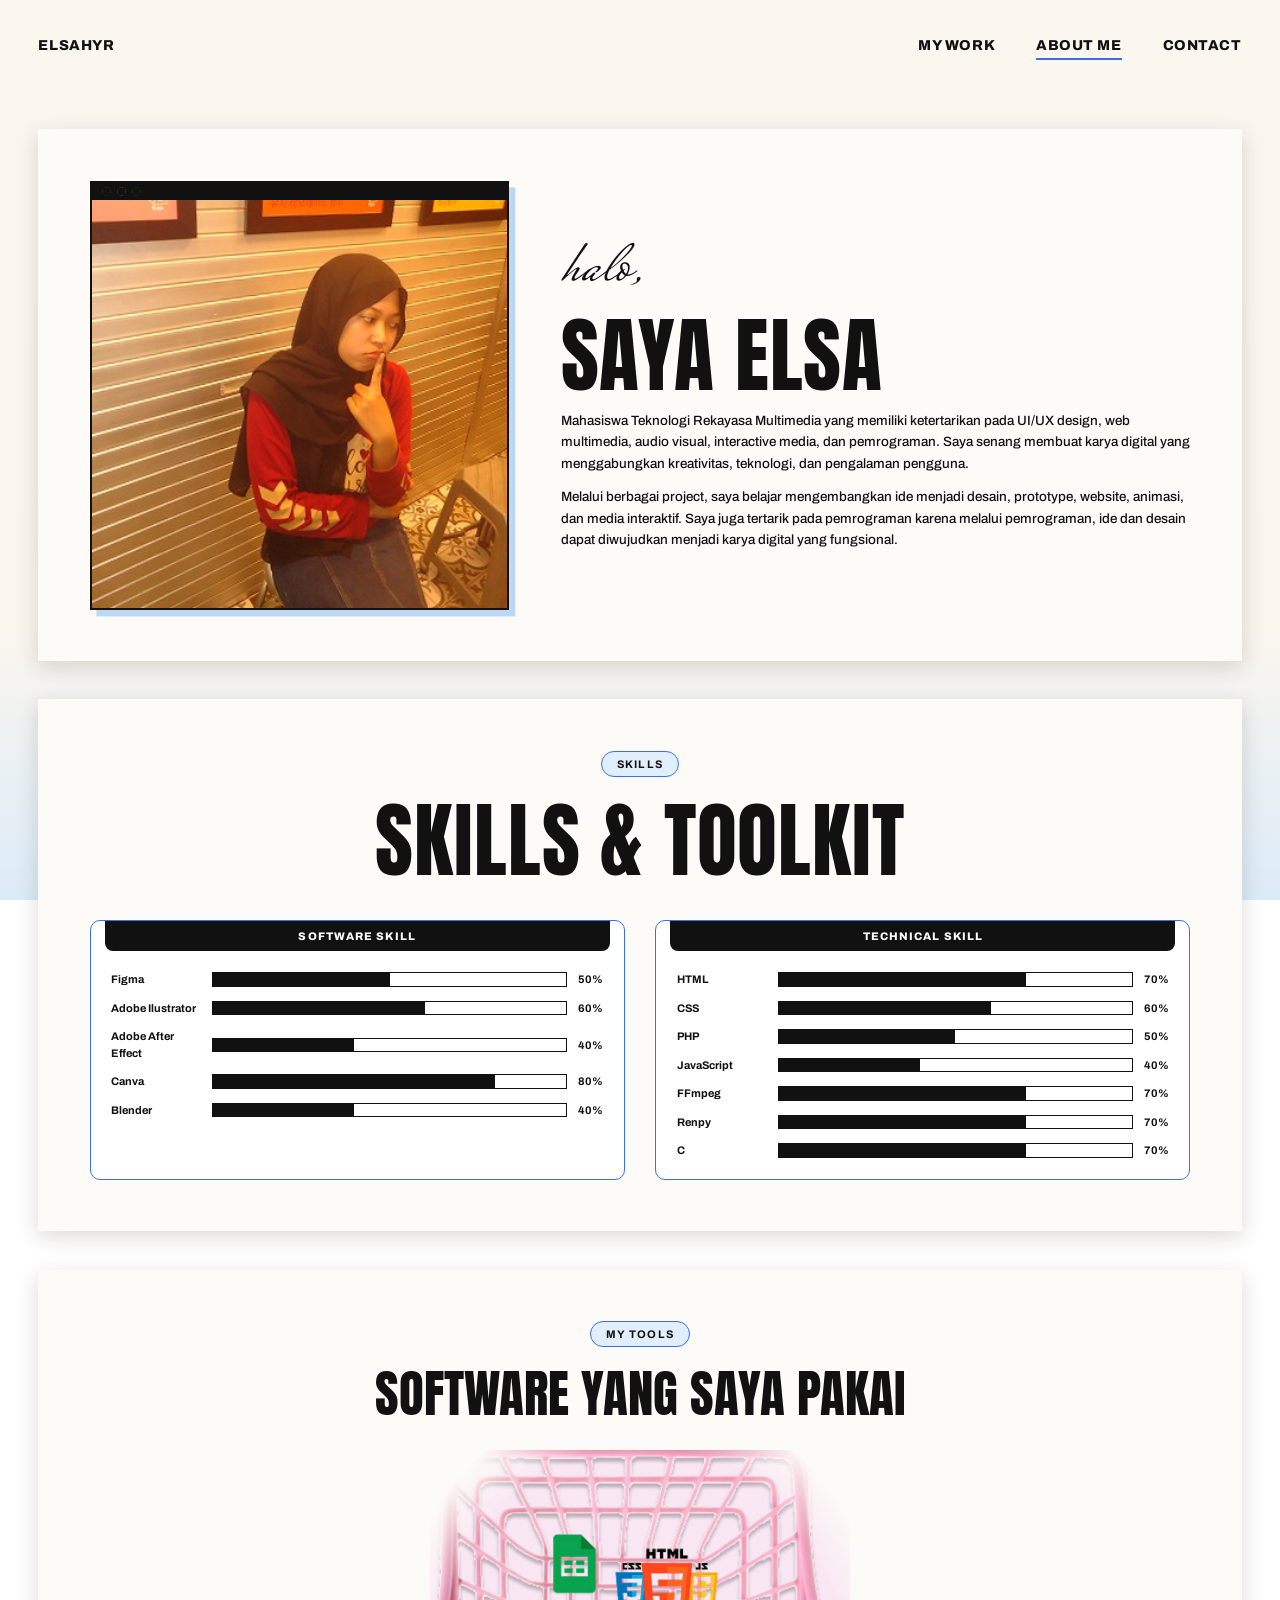
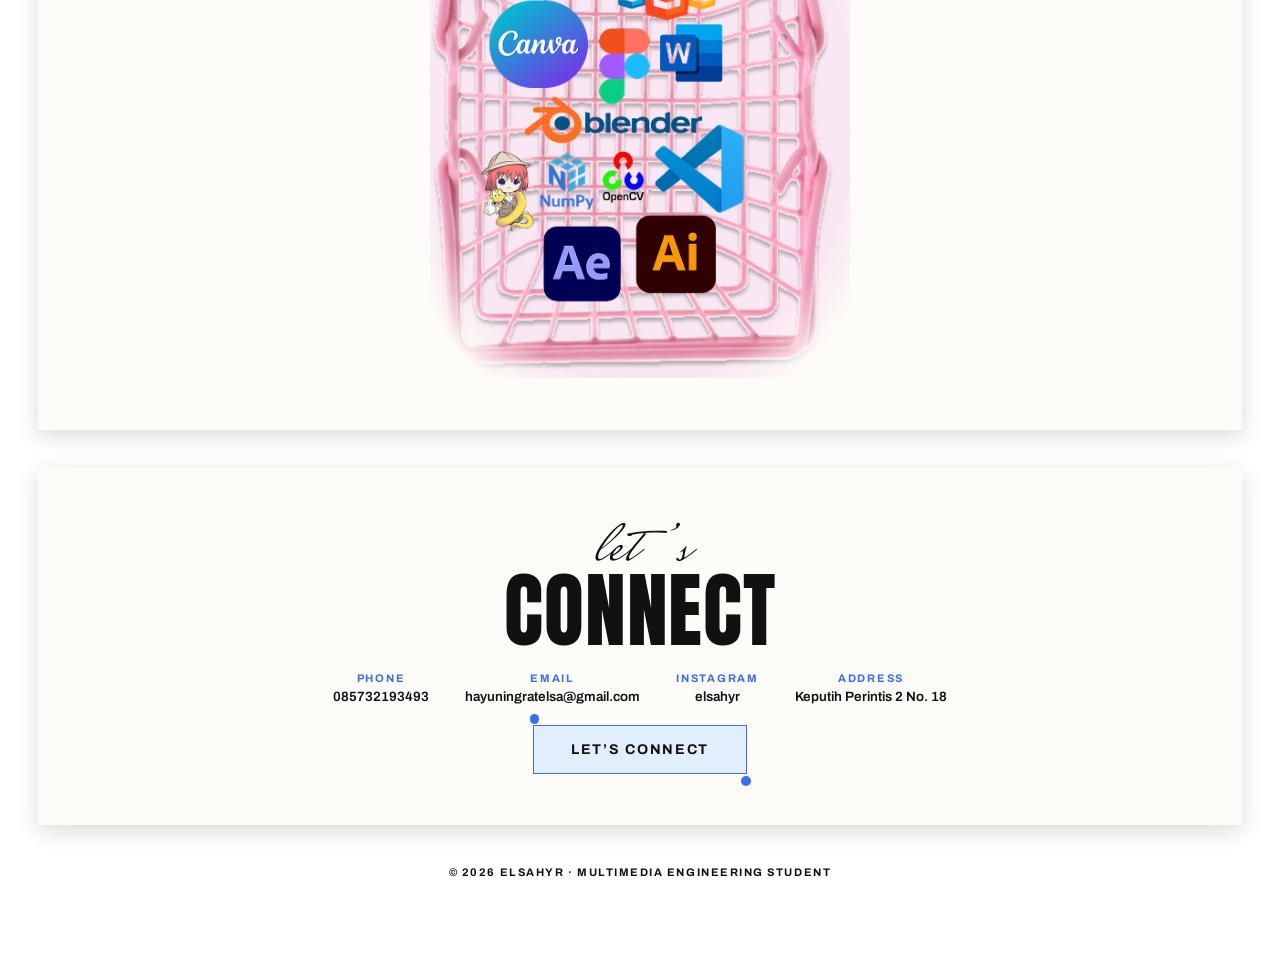
==== about.html @ 7fb34f81 "first commit" ====
<!DOCTYPE html>
<html lang="id">
<head>
<meta charset="UTF-8">
<meta name="viewport" content="width=device-width, initial-scale=1">
<title>About Me — Elsa</title>
<link rel="preconnect" href="https://fonts.googleapis.com">
<link rel="preconnect" href="https://fonts.gstatic.com" crossorigin>
<link href="https://fonts.googleapis.com/css2?family=Anton&family=Archivo:wght@400;500;600;700;800&family=Mrs+Saint+Delafield&display=swap" rel="stylesheet">
<link rel="stylesheet" href="css/style.css">
<script>document.documentElement.classList.add("js")</script>
</head>
<body>
<div class="wrap">
<div class="page">
<div class="sheet" style="padding-bottom:0;background:none;box-shadow:none;padding:0">
  <header class="nav">
    <a class="brand" href="index.html">ELSAHYR</a>
    <button class="nav-toggle" aria-label="Buka menu" aria-expanded="false"><span></span></button>
    <nav id="menu">
      <a href="projects.html">My Work</a>
      <a href="about.html" class="active">About Me</a>
      <a href="about.html#contact">Contact</a>
    </nav>
  </header>
</div>

<section class="sheet intro reveal">
  <div class="window"><div class="bar"><i></i><i></i><i></i></div><img src="assets/img/ui/about-photo.jpg" alt="Foto Elsa"></div>
  <div>
    <span class="script">halo,</span>
    <h1 class="h-xl">SAYA ELSA</h1>
    <p class="copy" style="margin-top:1em">Mahasiswa Teknologi Rekayasa Multimedia yang memiliki ketertarikan pada UI/UX design, web multimedia, audio visual, interactive media, dan pemrograman. Saya senang membuat karya digital yang menggabungkan kreativitas, teknologi, dan pengalaman pengguna.</p>
    <p class="copy">Melalui berbagai project, saya belajar mengembangkan ide menjadi desain, prototype, website, animasi, dan media interaktif. Saya juga tertarik pada pemrograman karena melalui pemrograman, ide dan desain dapat diwujudkan menjadi karya digital yang fungsional.</p>
  </div>
</section>
<section class="sheet reveal">
  <div class="sec-title"><span class="pill">Skills</span><h2 class="h-xl" style="margin-top:.3em">SKILLS &amp; TOOLKIT</h2></div>
  <div class="charts">
    <div class="chart"><h3>Software skill</h3><div class="rows"><div class="bar"><b>Figma</b><i style="--v:50%"></i><span>50%</span></div><div class="bar"><b>Adobe Ilustrator</b><i style="--v:60%"></i><span>60%</span></div><div class="bar"><b>Adobe After Effect</b><i style="--v:40%"></i><span>40%</span></div><div class="bar"><b>Canva</b><i style="--v:80%"></i><span>80%</span></div><div class="bar"><b>Blender</b><i style="--v:40%"></i><span>40%</span></div></div></div>
    <div class="chart"><h3>Technical skill</h3><div class="rows"><div class="bar"><b>HTML</b><i style="--v:70%"></i><span>70%</span></div><div class="bar"><b>CSS</b><i style="--v:60%"></i><span>60%</span></div><div class="bar"><b>PHP</b><i style="--v:50%"></i><span>50%</span></div><div class="bar"><b>JavaScript</b><i style="--v:40%"></i><span>40%</span></div><div class="bar"><b>FFmpeg</b><i style="--v:70%"></i><span>70%</span></div><div class="bar"><b>Renpy</b><i style="--v:70%"></i><span>70%</span></div><div class="bar"><b>C</b><i style="--v:70%"></i><span>70%</span></div></div></div>
  </div>
</section>
<section class="sheet toolbox reveal" style="text-align:center"><span class="pill">My tools</span><h2 class="h-lg" style="margin:.4em 0 .6em">SOFTWARE YANG SAYA PAKAI</h2><img src="assets/img/ui/basket.png" alt="Google Sheets, HTML/CSS/JS, Canva, Figma, Word, Blender, Ren'Py, NumPy, OpenCV, VS Code, After Effects, Illustrator"></section>
<section class="sheet contact reveal" id="contact">
  <span class="script" style="font-size:clamp(40px,5vw,76px)">let’s</span>
  <h2 class="h-xl" style="margin-top:-.15em">CONNECT</h2>
  <ul>
    <li><b>Phone</b><a href="tel:+6285732193493">085732193493</a></li>
    <li><b>Email</b><a href="mailto:hayuningratelsa@gmail.com">hayuningratelsa@gmail.com</a></li>
    <li><b>Instagram</b><a href="https://www.instagram.com/elsahyr" target="_blank" rel="noopener">elsahyr</a></li>
    <li><b>Address</b><span>Keputih Perintis 2 No. 18</span></li>
  </ul>
  <a class="btn-pin" href="mailto:hayuningratelsa@gmail.com">Let’s Connect</a>
</section>

<footer>© 2026 elsahyr · Multimedia Engineering Student</footer>
</div></div>
<script src="js/main.js"></script>
</body>
</html>
---- css/style.css ----
/* =====================================================
   PORTOFOLIO ELSAHYR — style.css (gaya editorial krem + hitam + biru)
   ===================================================== */
:root {
  --bg: #faf6ee;
  --card: #fdfbf7;
  --ink: #111111;
  --blue: #3b6df0;
  --sky: #bcd8f4;
  --sky-soft: #e1eefb;
  --f-head: "Anton", "Bebas Neue", Impact, "Arial Narrow", sans-serif;
  --f-body: "Archivo", "Montserrat", sans-serif;
  --f-script: "Mrs Saint Delafield", "Dancing Script", cursive;
  --pad: clamp(16px, 4vw, 64px);
  --t-body: clamp(13px, 1.05vw, 16px);
  --t-small: clamp(11px, .82vw, 13px);
  --shadow: 0 .5vw 1.6vw rgba(40, 30, 10, .16);
}
* { box-sizing: border-box; margin: 0; padding: 0; }
html { scroll-behavior: smooth; }
body { font-family: var(--f-body); color: var(--ink); line-height: 1.5; overflow-x: hidden;
  background: linear-gradient(#fbf7ef 0, #faf6ee 70%, #dcebf8 100%) fixed; }
img { max-width: 100%; display: block; }
a { color: inherit; text-decoration: none; }
ul { list-style: none; }
.js .reveal { opacity: 0; transform: translateY(22px); transition: opacity .7s ease, transform .7s ease; }
.js .reveal.in { opacity: 1; transform: none; }

/* ---------- tata letak ---------- */
.wrap { width: min(1240px, 94vw); margin: 0 auto; }
.page { display: grid; gap: clamp(18px, 3vw, 44px); padding: clamp(14px, 2.4vw, 34px) 0 clamp(30px, 5vw, 70px); }
.sheet { background: var(--card); box-shadow: var(--shadow); padding: var(--pad); position: relative; }
.copy { font-size: var(--t-body); line-height: 1.6; font-weight: 500; }
.copy + .copy { margin-top: .9em; }
.h-xl { font-family: var(--f-head); font-weight: 400; text-transform: uppercase; line-height: .98; letter-spacing: .01em; font-size: clamp(40px, 6.4vw, 92px); }
.h-lg { font-family: var(--f-head); font-weight: 400; text-transform: uppercase; line-height: 1; font-size: clamp(30px, 4vw, 58px); }
.script { font-family: var(--f-script); font-weight: 400; line-height: 1; }
.pill { display: inline-block; background: var(--sky-soft); border: 1.5px solid var(--blue); border-radius: 99px; padding: .35em 1.3em; font-weight: 700; font-size: var(--t-small); letter-spacing: .12em; text-transform: uppercase; }

/* tombol dengan "pin" biru */
.btn-pin { position: relative; display: inline-block; background: var(--sky-soft); border: 1.5px solid var(--blue); padding: .9em 2.6em; font-weight: 700; letter-spacing: .12em; text-transform: uppercase; font-size: clamp(12px, 1.1vw, 17px); transition: background .2s, transform .2s; }
.btn-pin::before, .btn-pin::after { content: ""; position: absolute; width: .7em; height: .7em; border-radius: 50%; background: var(--blue); }
.btn-pin::before { left: -.35em; top: -.9em; } .btn-pin::after { right: -.35em; bottom: -.9em; }
.btn-pin:hover { background: var(--sky); transform: translateY(-2px); }
.btn { display: inline-block; background: var(--ink); color: #fff; border-radius: 99px; padding: .8em 1.8em; font-weight: 700; font-size: var(--t-small); letter-spacing: .12em; text-transform: uppercase; transition: transform .2s, background .2s; }
.btn:hover { background: var(--blue); transform: translateY(-2px); }
.btn.line { background: transparent; color: var(--ink); border: 1.5px solid var(--ink); } .btn.line:hover { background: var(--ink); color: #fff; }

/* ---------- navbar ---------- */
.nav { display: flex; align-items: center; justify-content: space-between; gap: 20px; padding-bottom: clamp(16px, 2.4vw, 34px); font-weight: 800; letter-spacing: .04em; text-transform: uppercase; font-size: clamp(12px, 1.12vw, 17px); position: relative; z-index: 5; }
.nav nav { display: flex; gap: clamp(18px, 3.2vw, 52px); }
.nav nav a { position: relative; padding: 4px 0; }
.nav nav a::after { content: ""; position: absolute; left: 0; bottom: 0; height: 2px; width: 0; background: var(--blue); transition: width .25s; }
.nav nav a:hover::after, .nav nav a.active::after { width: 100%; }
.nav-toggle { display: none; background: none; border: 0; width: 40px; height: 40px; cursor: pointer; position: relative; }
.nav-toggle span, .nav-toggle span::before, .nav-toggle span::after { content: ""; position: absolute; left: 7px; right: 7px; height: 3px; background: #000; border-radius: 2px; }
.nav-toggle span { top: 18px; } .nav-toggle span::before { top: -8px; left: 0; right: 0; } .nav-toggle span::after { top: 8px; left: 0; right: 0; }

/* ---------- hero ---------- */
.hero { display: grid; grid-template-columns: minmax(0, 1.15fr) minmax(0, .85fr); gap: 2vw; align-items: center; min-height: clamp(360px, 36vw, 520px); }
.hero .title { position: relative; margin-top: clamp(10px, 2vw, 26px); }
.hero .title .script { position: absolute; left: .4%; top: -.6em; font-size: clamp(56px, 8.4vw, 124px); transform: rotate(-4deg); z-index: 2; }
.hero .title .h-xl { font-size: clamp(50px, 8.2vw, 128px); line-height: .9; letter-spacing: -.005em; padding-top: .35em; }
.hero p.copy { max-width: 36ch; margin: clamp(14px, 2vw, 28px) 0 clamp(22px, 3vw, 40px); font-size: clamp(13px, 1.3vw, 20px); }
.social { display: flex; gap: clamp(16px, 2.4vw, 34px); margin-top: clamp(22px, 3vw, 44px); }
.social svg { width: clamp(24px, 2.4vw, 36px); height: clamp(24px, 2.4vw, 36px); fill: #000; transition: fill .2s, transform .2s; }
.social a:hover svg { fill: var(--blue); transform: translateY(-3px); }

.stage { position: relative; aspect-ratio: 1 / 1; max-width: 460px; justify-self: center; width: 100%; }
.stage .block { position: absolute; left: 12%; top: 8%; width: 74%; height: 80%; background: var(--sky); }
.stage .me { position: absolute; left: 16%; top: 6%; width: 66%; aspect-ratio: .86; object-fit: cover; box-shadow: .6vw .6vw 0 rgba(0, 0, 0, .12); transition: transform .4s; }
.stage:hover .me { transform: scale(1.02) rotate(-1deg); }
.stage .label { position: absolute; left: 38%; bottom: -2%; font-weight: 800; letter-spacing: .05em; text-transform: uppercase; font-size: clamp(12px, 1.2vw, 18px); display: flex; align-items: flex-end; gap: .3em; white-space: nowrap; }
.stage .label svg { width: 2.2em; height: 2.2em; margin-bottom: -.8em; }
.folder { position: absolute; width: 17%; display: block; text-align: center; font-size: clamp(7px, .72vw, 11px); font-weight: 600; transition: transform .25s; z-index: 3; }
.folder:hover { transform: translateY(-5px) rotate(-3deg); }
.folder i { display: block; aspect-ratio: 1.25; background: var(--c); border-radius: 6px; position: relative; box-shadow: 0 .3vw .8vw rgba(0, 0, 0, .12); }
.folder i::before { content: ""; position: absolute; left: 0; top: -12%; width: 42%; height: 18%; background: var(--c); border-radius: 6px 6px 0 0; }
.folder span { display: block; margin-top: .3em; }
.f1 { --c: #ff9fc4; left: 0; top: 1%; } .f2 { --c: #ff9a56; right: -1%; top: 8%; }
.f3 { --c: #8fb8ff; left: -3%; top: 44%; } .f4 { --c: #cdf06b; right: 0; top: 55%; }

/* ---------- Hi, I'm ---------- */
.intro { display: grid; grid-template-columns: .8fr 1.2fr; gap: clamp(18px, 4vw, 56px); align-items: center; }
.window { border: 2px solid #111; background: #fff; box-shadow: .5vw .5vw 0 var(--sky); }
.window .bar { background: #111; height: 1.6em; display: flex; gap: 6px; align-items: center; padding: 0 10px; }
.window .bar i { width: 9px; height: 9px; border-radius: 50%; background: #ff5f57; } .window .bar i:nth-child(2) { background: #febc2e; } .window .bar i:nth-child(3) { background: #28c840; }
.window img { width: 100%; aspect-ratio: 1.02; object-fit: cover; }
.intro .script { font-size: clamp(38px, 5vw, 76px); margin-bottom: .2em; display: block; }
.chipbar { background: #111; color: #fff; display: flex; flex-wrap: wrap; gap: 6px 18px; align-items: center; padding: .9em 1.2em; margin-top: clamp(16px, 2vw, 28px); font-weight: 700; font-size: var(--t-small); letter-spacing: .1em; text-transform: uppercase; }
.chipbar b { color: var(--sky); }

/* ---------- My Work Includes ---------- */
.sec-title { text-align: center; margin-bottom: clamp(18px, 3vw, 44px); }
.work { display: grid; grid-template-columns: repeat(3, 1fr); gap: clamp(14px, 2.4vw, 34px) clamp(14px, 2.4vw, 34px); }
.wcard { display: block; transition: transform .3s; }
.wcard:hover { transform: translateY(-6px); }
.wcard .im { border: 1.5px solid #111; background: #fff; aspect-ratio: 4 / 3.1; overflow: hidden; box-shadow: .35vw .35vw 0 var(--sky); }
.wcard .im img { width: 100%; height: 100%; object-fit: cover; transition: transform .5s; }
.wcard:hover .im img { transform: scale(1.06); }
.wcard h3 { font-weight: 800; font-size: var(--t-small); letter-spacing: .1em; text-transform: uppercase; margin-top: 1em; }
.wcard p { font-size: calc(var(--t-small) + .5px); color: #333; margin-top: .3em; line-height: 1.45; }
.work.big .wcard .im { aspect-ratio: 4 / 3.4; }
.filters { display: flex; flex-wrap: wrap; justify-content: center; gap: 10px; margin-bottom: clamp(18px, 3vw, 40px); }
.chip { background: transparent; border: 1.5px solid #111; border-radius: 99px; padding: .5em 1.3em; font: 700 var(--t-small) var(--f-body); letter-spacing: .12em; text-transform: uppercase; cursor: pointer; transition: all .2s; color: #111; }
.chip:hover, .chip.on { background: var(--sky); border-color: var(--blue); }
.wcard.hide { display: none; }

/* ---------- Case study (fitur) ---------- */
.case { display: grid; grid-template-columns: 1fr 1fr; gap: clamp(18px, 3.6vw, 52px); align-items: start; }
.case .grid3 { display: grid; grid-template-columns: repeat(3, 1fr); gap: 6px; }
.case .grid3 img { width: 100%; aspect-ratio: .62; object-fit: cover; box-shadow: .25vw .25vw 0 rgba(0, 0, 0, .15); }
.case .head { position: relative; margin: clamp(40px, 4.4vw, 66px) 0 .5em; }
.case .head .script { position: absolute; left: 0; top: -.6em; font-size: clamp(34px, 4.4vw, 64px); }
.case .head .h-xl { padding-top: .35em; font-size: clamp(40px, 5.4vw, 80px); }
.case h4 { font-weight: 800; letter-spacing: .08em; text-transform: uppercase; font-size: var(--t-small); text-align: right; margin: 1.2em 0 .3em; }
.case .copy { text-align: right; font-size: calc(var(--t-small) + 1px); }
.steps { display: grid; grid-template-columns: repeat(4, 1fr); gap: 8px; margin: 1.2em 0; }
.steps li { border: 1.5px solid #111; text-align: center; padding: .7em .2em; font-weight: 700; font-size: calc(var(--t-small) - 1px); letter-spacing: .08em; text-transform: uppercase; background: #fff; }
.steps li svg { width: 1.8em; height: 1.8em; margin: 0 auto .3em; fill: #111; }
.pills { display: flex; gap: 10px; justify-content: flex-end; margin-top: .8em; flex-wrap: wrap; }

/* ---------- Skills (grafik) ---------- */
.charts { display: grid; grid-template-columns: 1fr 1fr; gap: clamp(14px, 2.4vw, 34px); }
.chart { border: 1.5px solid var(--blue); border-radius: 10px; background: #fff; overflow: hidden; }
.chart h3 { background: #111; color: #fff; font-weight: 800; letter-spacing: .1em; text-transform: uppercase; font-size: var(--t-small); text-align: center; padding: .6em; margin: 0 14px; border-radius: 0 0 8px 8px; }
.chart .rows { padding: clamp(12px, 1.6vw, 22px); display: grid; gap: .75em; }
.bar { display: grid; grid-template-columns: 8.5em 1fr 2.6em; align-items: center; gap: .7em; font-size: var(--t-small); font-weight: 700; }
.bar i { height: 1.3em; border: 1.5px solid #111; background: #fff; display: block; }
.bar i::after { content: ""; display: block; height: 100%; width: var(--v); background: #111; transform-origin: left; transform: scaleX(0); transition: transform 1s .15s cubic-bezier(.2, .7, .2, 1); }
.in .bar i::after { transform: scaleX(1); }
.bar span { text-align: right; }

/* ---------- Kontak ---------- */
.contact { text-align: center; }
.contact ul { display: flex; flex-wrap: wrap; justify-content: center; gap: 10px 36px; margin: 1.4em 0; font-weight: 600; font-size: var(--t-body); }
.contact li b { display: block; font-size: var(--t-small); letter-spacing: .16em; text-transform: uppercase; color: var(--blue); }
.contact a:hover { color: var(--blue); }

footer { text-align: center; padding: 0 0 28px; font-size: var(--t-small); font-weight: 700; letter-spacing: .14em; text-transform: uppercase; }

/* ---------- Detail project ---------- */
.d-hero { display: grid; grid-template-columns: 1.1fr .9fr; gap: clamp(18px, 3.4vw, 50px); align-items: center; }
.d-hero .head { position: relative; margin: clamp(40px, 4.6vw, 70px) 0 .6em; }
.d-hero .head .script { position: absolute; left: 0; top: -.55em; font-size: clamp(38px, 5vw, 76px); z-index: 2; }
.d-hero .head .h-xl { padding-top: .32em; font-size: clamp(44px, 7vw, 108px); }
.d-hero .cover { background: var(--sky); padding: clamp(8px, 1.4vw, 20px); box-shadow: var(--shadow); }
.d-hero .cover img { width: 100%; aspect-ratio: 1.05; object-fit: cover; }
.metas { display: grid; grid-template-columns: repeat(4, 1fr); gap: 8px; margin-top: 1.4em; }
.metas li { border: 1.5px solid #111; background: #fff; text-align: center; padding: .8em .4em; font-weight: 700; font-size: calc(var(--t-small) - .5px); letter-spacing: .05em; text-transform: uppercase; }
.metas svg { width: 1.9em; height: 1.9em; margin: 0 auto .35em; fill: #111; }
.two { display: grid; grid-template-columns: 1fr 1fr; gap: clamp(18px, 3vw, 44px); }
.two h2 { margin-bottom: .45em; }
.tools-row { display: flex; align-items: center; gap: 2vw; flex-wrap: wrap; margin-bottom: 1.1em; }
.tools-row img { max-height: clamp(54px, 7vw, 96px); width: auto; }
.tools-row .bold { font-weight: 800; font-size: var(--t-body); }
.shots { display: grid; grid-template-columns: 1fr 1fr; gap: clamp(14px, 2.4vw, 32px); }
.shot.full { grid-column: 1 / -1; }
.shot img { width: 100%; border: 1.5px solid #111; box-shadow: .35vw .35vw 0 var(--sky); cursor: zoom-in; background: #fff; transition: transform .3s; }
.shot img:hover { transform: translateY(-4px); }
.shot figcaption { margin-top: .9em; text-align: center; font-weight: 800; font-size: var(--t-small); letter-spacing: .1em; text-transform: uppercase; }
.phones { display: grid; grid-template-columns: repeat(4, 1fr); gap: clamp(10px, 1.8vw, 24px); margin-top: clamp(16px, 2.4vw, 32px); }
.phones img { width: 100%; border: 1.5px solid #111; box-shadow: .3vw .3vw 0 var(--sky); cursor: zoom-in; background: #fff; transition: transform .3s; }
.phones img:hover { transform: translateY(-4px); }
.pager { display: flex; justify-content: space-between; gap: 10px; flex-wrap: wrap; align-items: center; }
.lightbox { position: fixed; inset: 0; background: rgba(0, 0, 0, .86); z-index: 100; display: none; align-items: center; justify-content: center; padding: 3vw; cursor: zoom-out; }
.lightbox.open { display: flex; }
.lightbox img { max-width: 100%; max-height: 100%; }
.toolbox img { width: min(100%, 420px); margin: 0 auto; -webkit-mask-image: radial-gradient(ellipse at center, #000 72%, transparent 88%); mask-image: radial-gradient(ellipse at center, #000 72%, transparent 88%); }

/* ---------- responsif ---------- */
@media (max-width: 900px) {
  .nav-toggle { display: block; }
  .nav nav { position: absolute; top: 100%; left: 0; right: 0; background: var(--card); box-shadow: var(--shadow); flex-direction: column; gap: 0; max-height: 0; overflow: hidden; transition: max-height .3s; }
  .nav nav.open { max-height: 260px; }
  .nav nav a { padding: 15px 20px; border-bottom: 1px solid #eee; }
  .nav nav a::after { display: none; }
  .hero, .intro, .case, .d-hero, .two, .charts { grid-template-columns: 1fr; }
  .work { grid-template-columns: 1fr 1fr; }
  .phones { grid-template-columns: repeat(2, 1fr); }
  .stage { max-width: 380px; margin-top: 10px; }
  .metas { grid-template-columns: repeat(2, 1fr); }
  .case h4, .case .copy { text-align: left; } .pills { justify-content: flex-start; }
}
@media (max-width: 560px) {
  .work, .shots { grid-template-columns: 1fr; }
  .bar { grid-template-columns: 7em 1fr 2.4em; }
  .steps { grid-template-columns: repeat(2, 1fr); }
  .case .head .script { font-size: 38px; }
}

.metas svg, .steps li svg { display: block; }
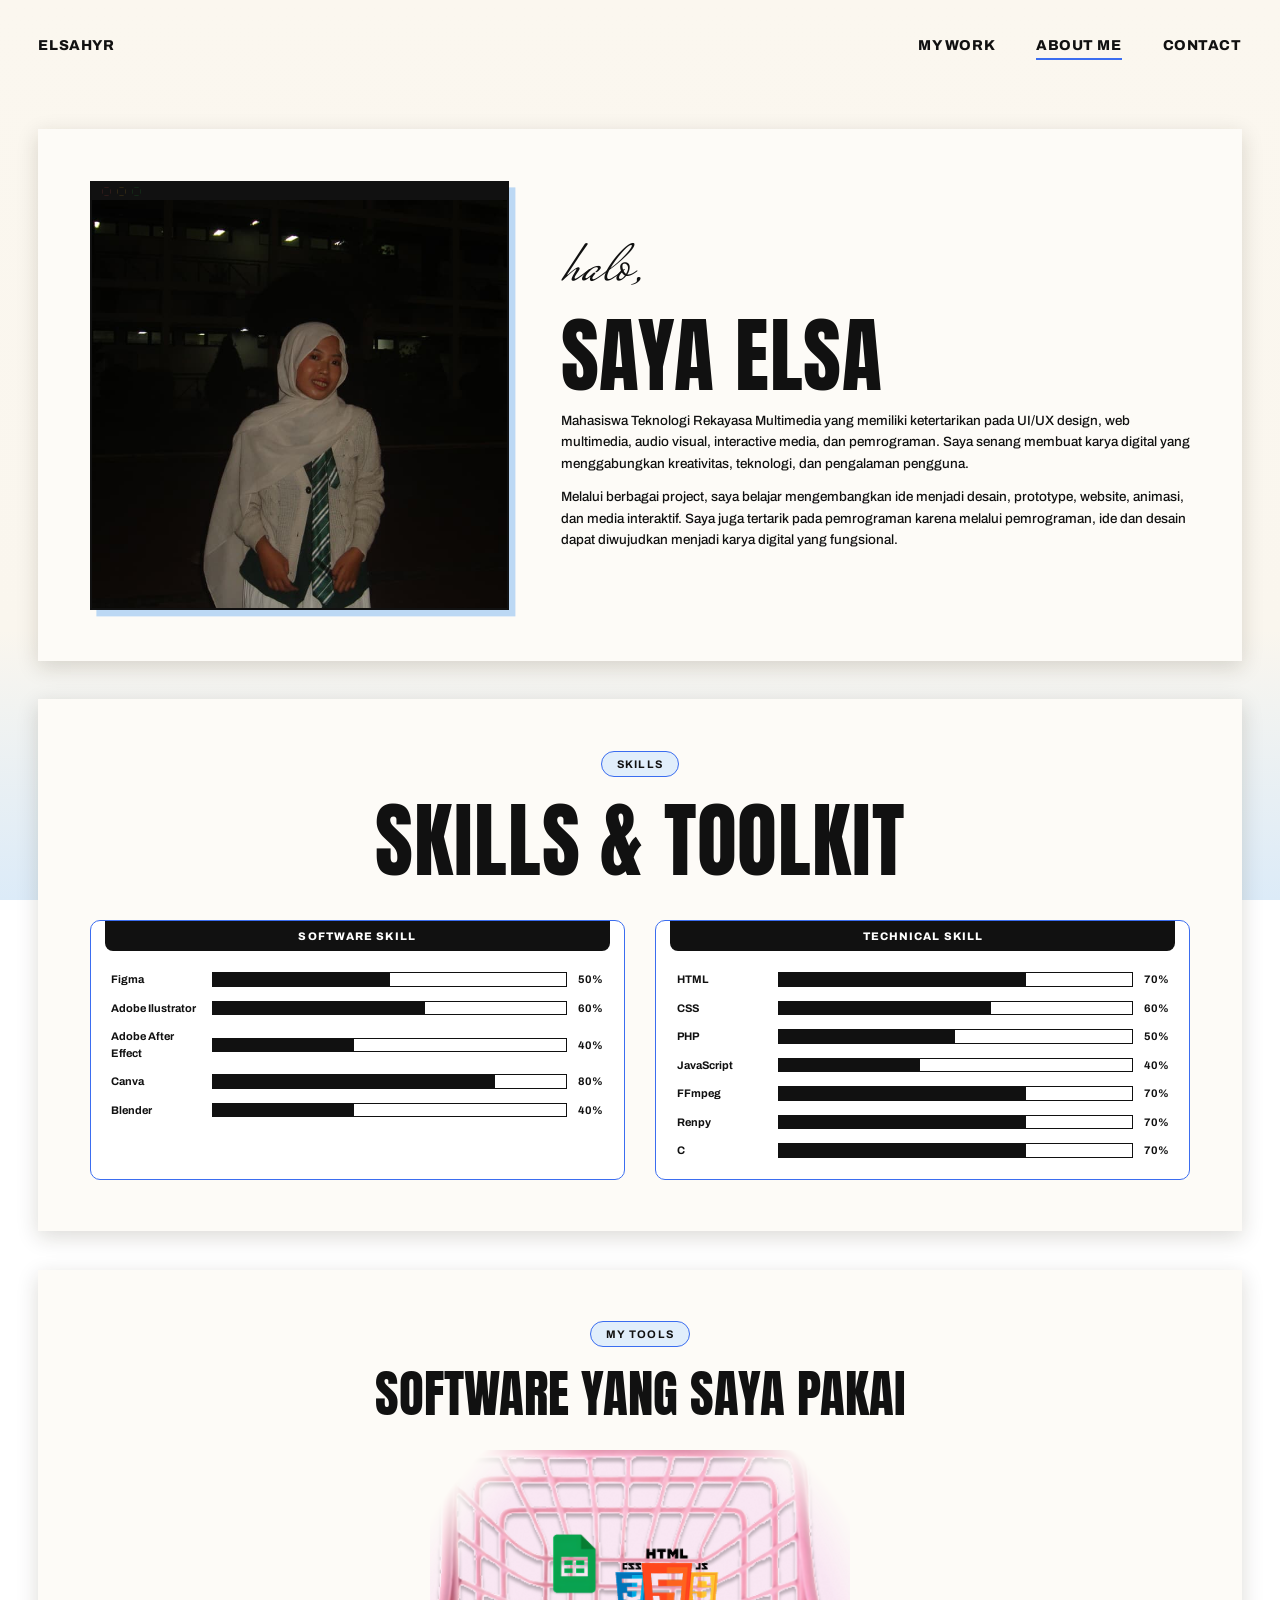
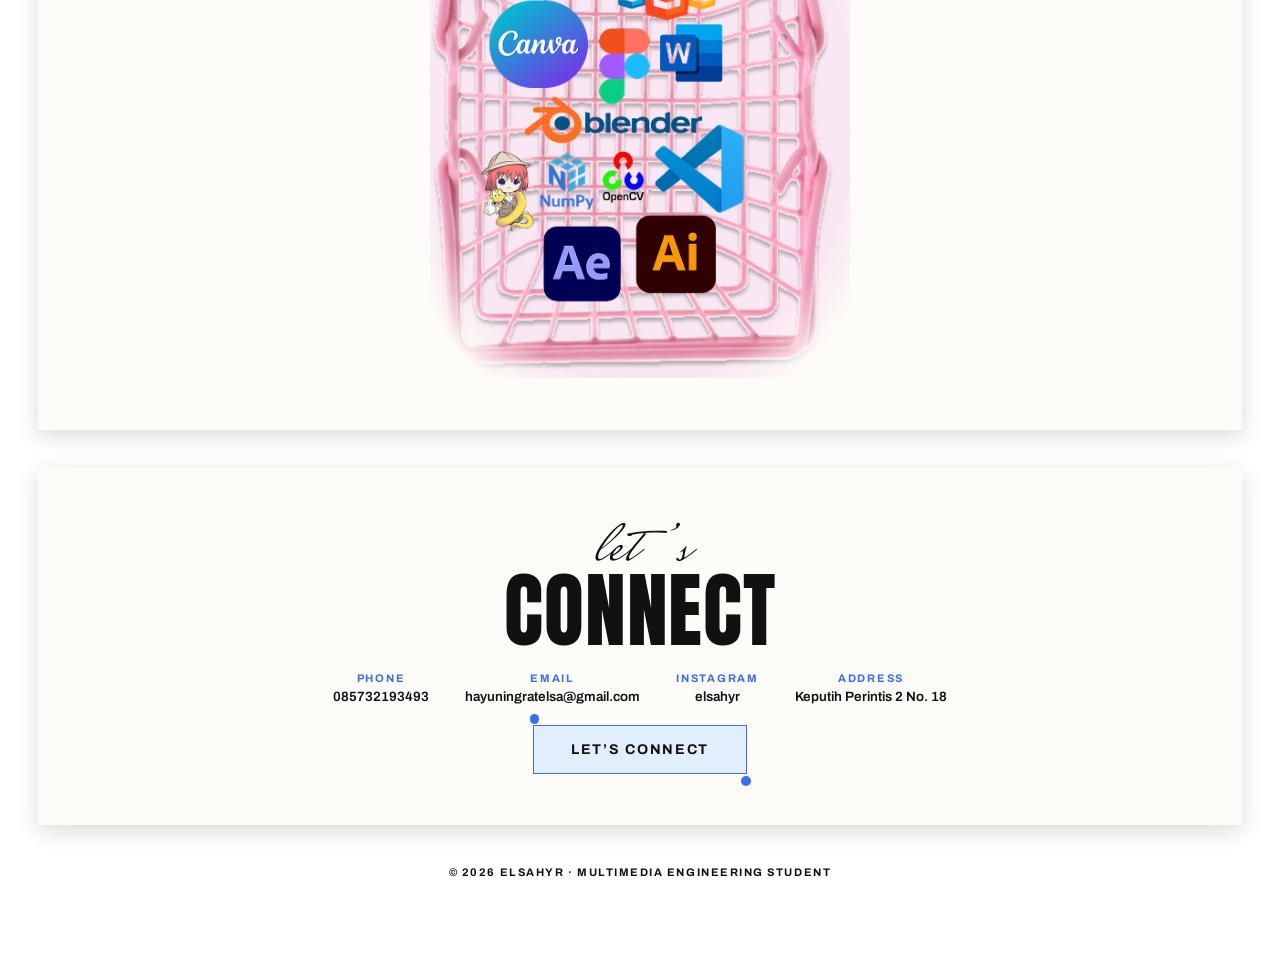
==== commit 567631b9: "update" ====
--- a/about.html
+++ b/about.html
@@ -3,7 +3,7 @@
 <head>
 <meta charset="UTF-8">
 <meta name="viewport" content="width=device-width, initial-scale=1">
-<title>About Me — Elsa</title>
+<title>About Elsa</title>
 <link rel="preconnect" href="https://fonts.googleapis.com">
 <link rel="preconnect" href="https://fonts.gstatic.com" crossorigin>
 <link href="https://fonts.googleapis.com/css2?family=Anton&family=Archivo:wght@400;500;600;700;800&family=Mrs+Saint+Delafield&display=swap" rel="stylesheet">
